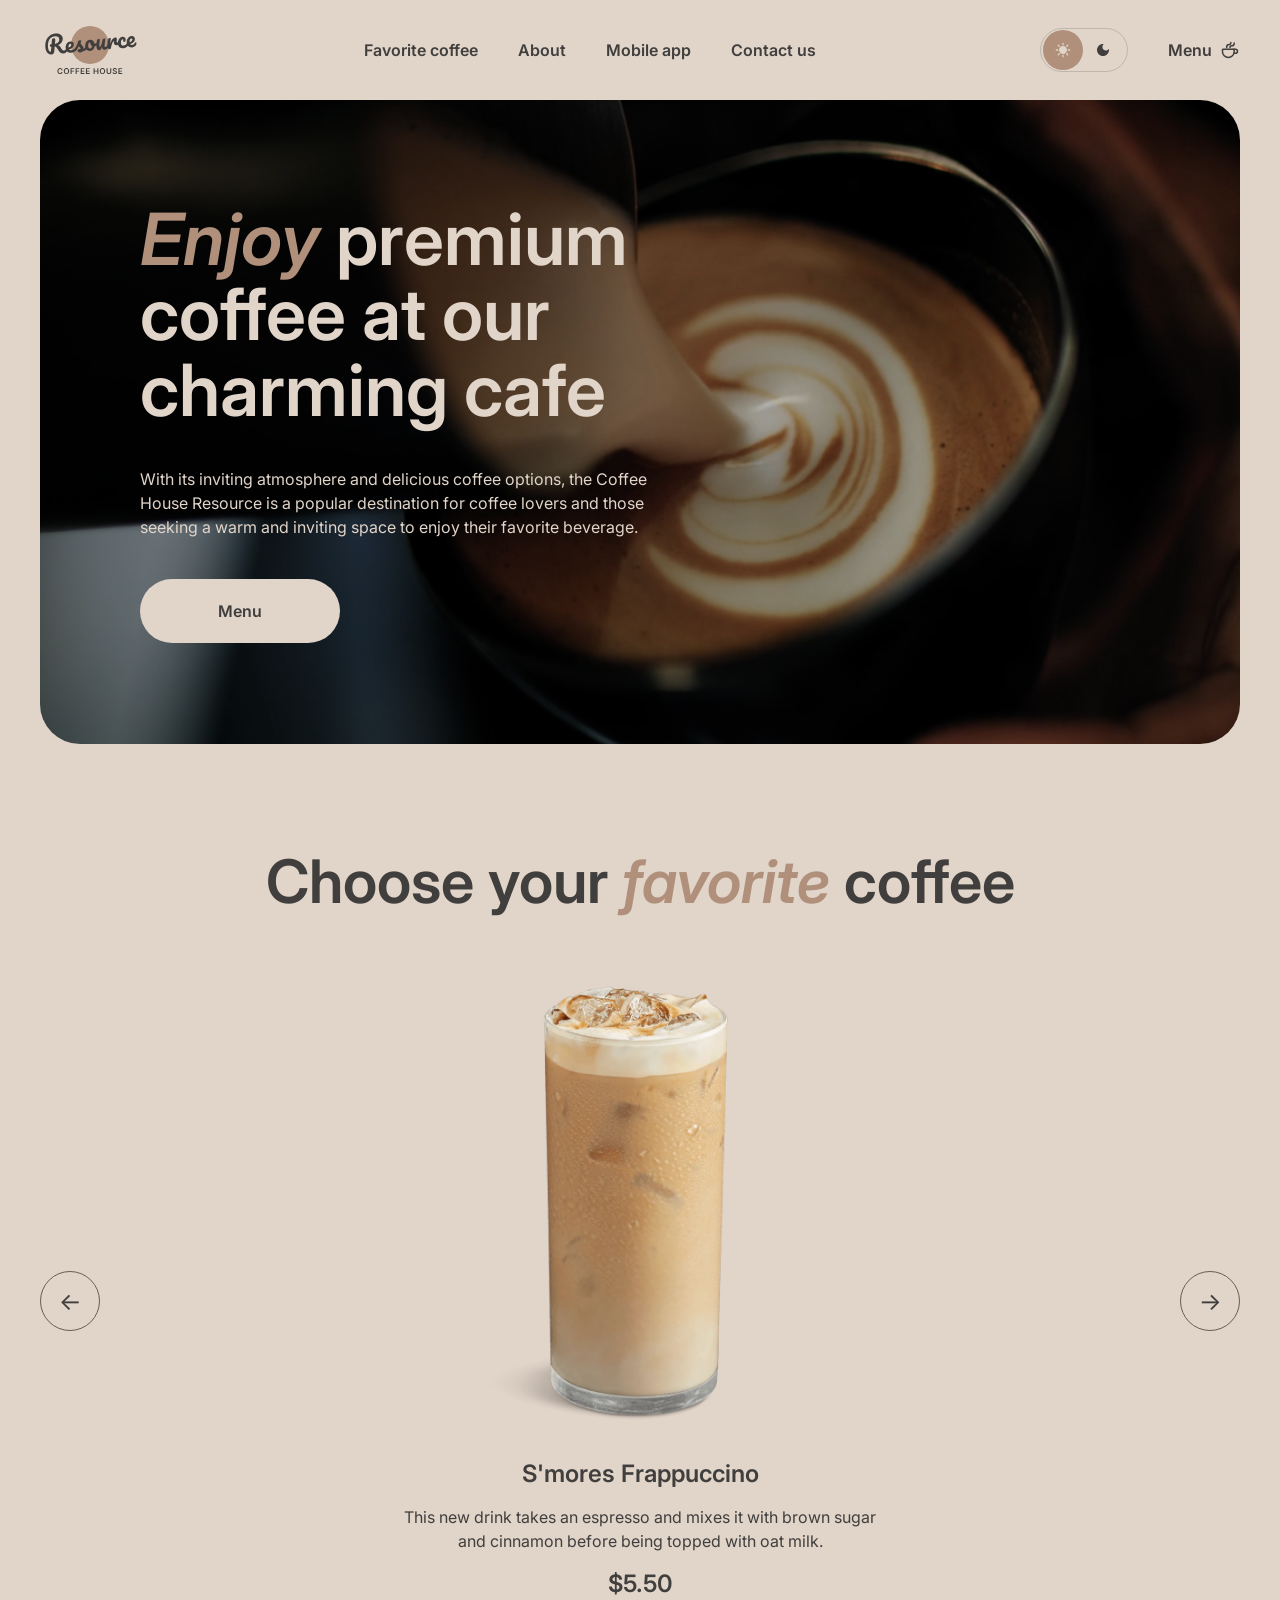
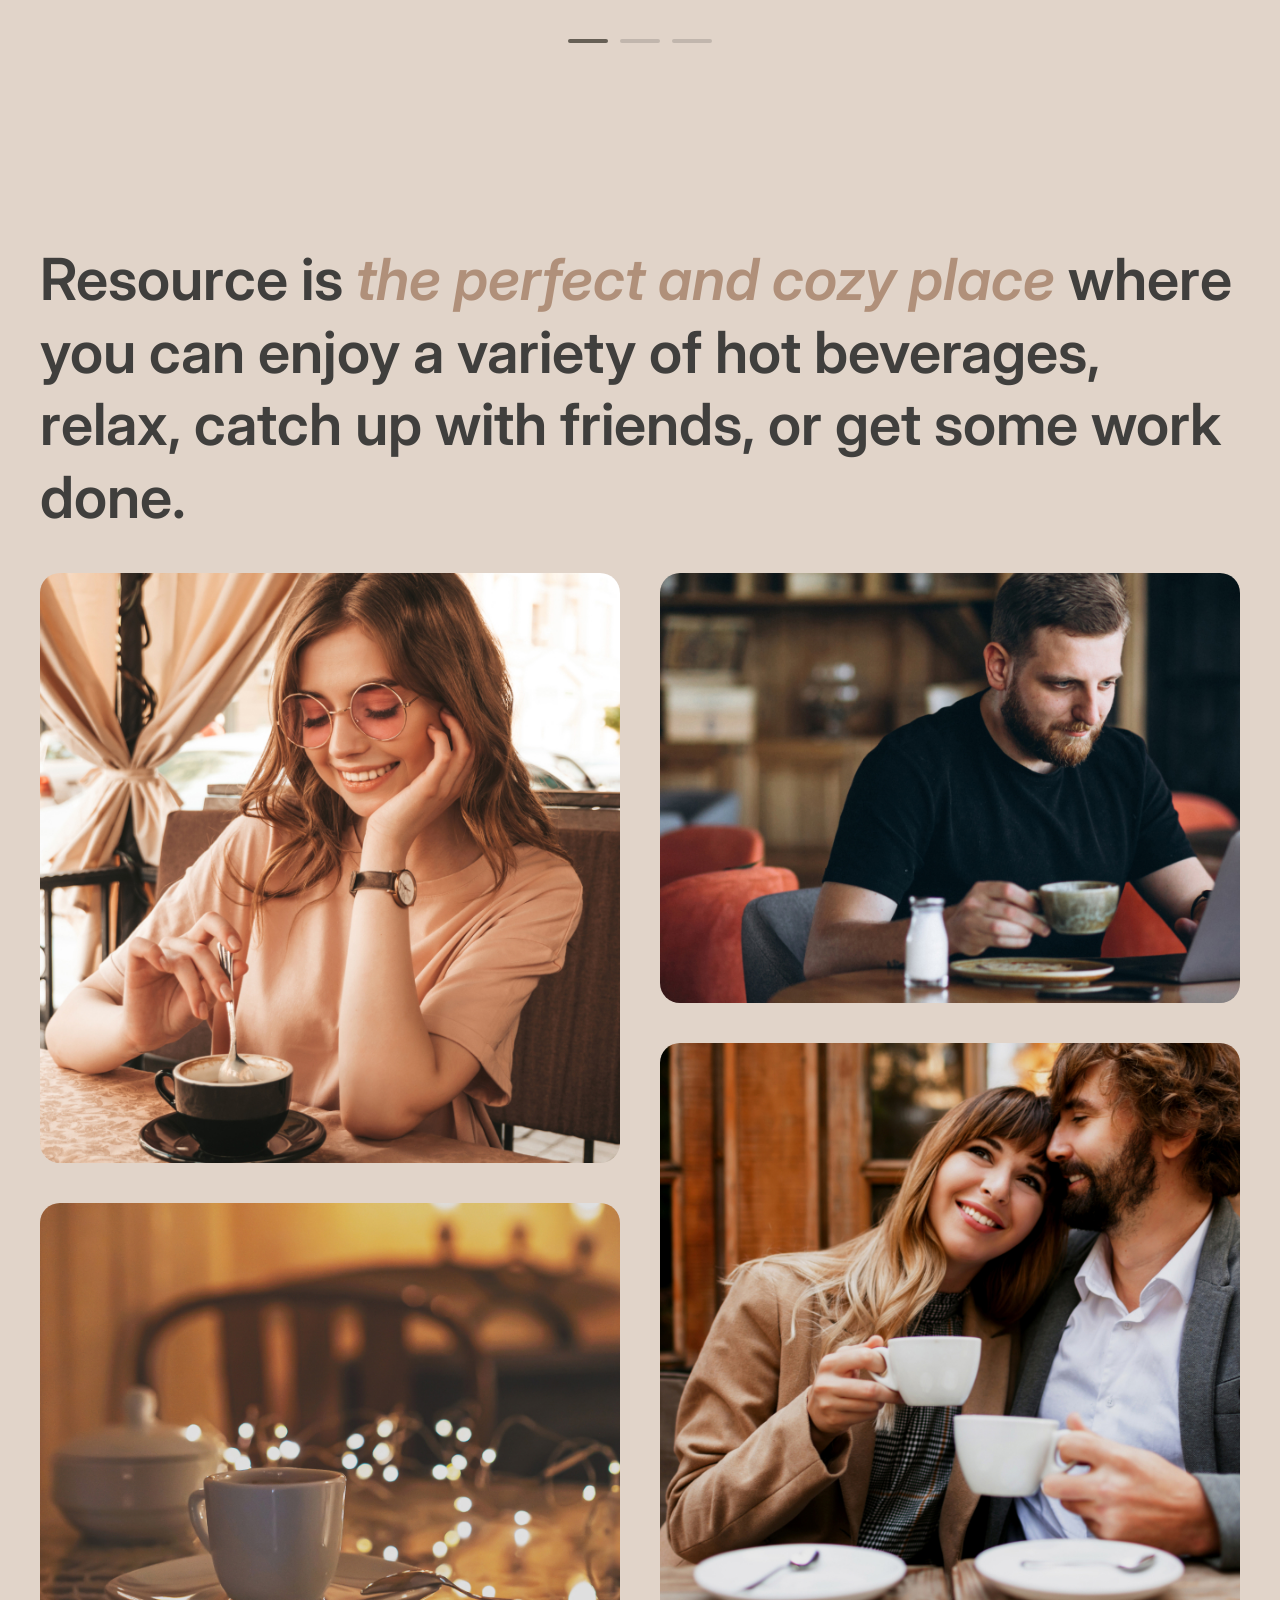
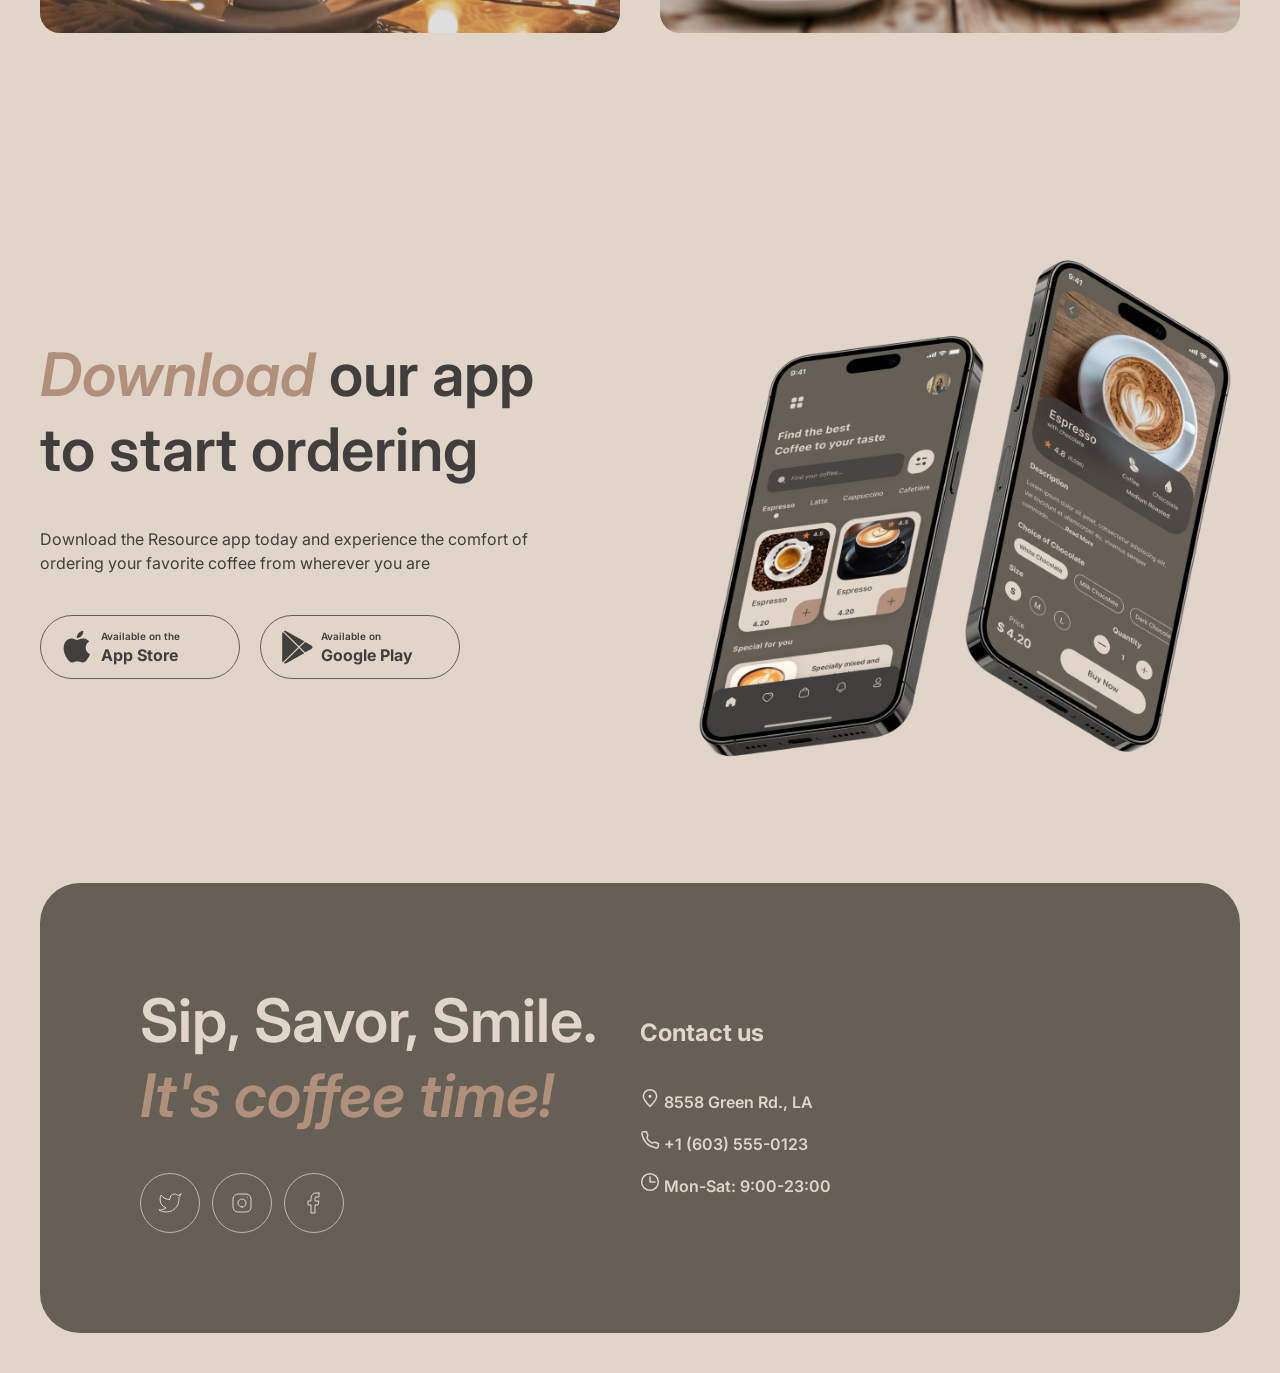
==== index.html @ cfdfc6a6 "feat: complete landing page part 1" ====
<!DOCTYPE html>
<html lang="en">
<head>
  <meta charset="UTF-8">
  <meta name="viewport" content="width=device-width, initial-scale=1.0">

  <title>Coffee House</title>
  <link rel="preconnect" href="https://fonts.googleapis.com">
<link rel="preconnect" href="https://fonts.gstatic.com" crossorigin>

<link
  href="https://fonts.googleapis.com/css2?family=Inter:ital,wght@0,400;0,600;1,600&display=swap"
  rel="stylesheet"
>

<link rel="stylesheet" href="./css/style.css">

  
</head>

<body>

  <header class="header">
  <div class="container header-container">

    <a class="logo" href="./index.html" aria-label="Coffee House home">

  <img
  class="logo-light"
  src="./assets/icons/logo.svg"
  alt="Resource Coffee House"
>

<img
  class="logo-dark"
  src="./assets/icons/logo-dark.svg"
  alt="Resource Coffee House"
>
    </a>

    <nav class="nav">
      <ul class="nav-list">
        <li><a href="#favorite-coffee">Favorite coffee</a></li>
        <li><a href="#about">About</a></li>
        <li><a href="#mobile-app">Mobile app</a></li>
        <li><a href="#contacts">Contact us</a></li>
      </ul>
    </nav>

    <div class="header-actions">

  <button class="theme-switch" type="button" aria-label="Switch theme">
    <span class="theme-option theme-option-light">
      <img src="./assets/icons/sun.svg" alt="">
    </span>

    <span class="theme-option theme-option-dark">
      <img src="./assets/icons/moon.svg" alt="">
    </span>
  </button>

  <a class="menu-link" href="./menu.html">
    <span>Menu</span>
    <img src="./assets/icons/coffee-cup.svg" alt="">
  </a>

  <button class="burger" type="button" aria-label="Open menu">
    <span></span>
    <span></span>
  </button>

</div>

  </div>
</header>

<main>

  <section class="hero container">

    <div class="hero-content">

      <h1>
        <span>Enjoy</span> premium<br>
        coffee at our<br>
        charming cafe
      </h1>

      <p>
        With its inviting atmosphere and delicious coffee options,
        the Coffee House Resource is a popular destination for coffee
        lovers and those seeking a warm and inviting space to enjoy
        their favorite beverage.
      </p>

      <a class="hero-button" href="./menu.html">
        Menu
      </a>

    </div>

  </section>
    <section class="favorite-coffee" id="favorite-coffee">
  <div class="container">

    <h2 class="section-title">
      Choose your <span>favorite</span> coffee
    </h2>

    <div class="coffee-slider">

      <button
        class="slider-arrow slider-arrow-left"
        type="button"
        aria-label="Previous coffee"
      >
        ←
      </button>

      <div class="coffee-slide">

        <img
          class="coffee-image"
          src="./assets/images/coffee-slider-1.png"
          alt="S'mores Frappuccino"
        >

        <h3>S'mores Frappuccino</h3>

        <p>
          This new drink takes an espresso and mixes it with brown
          sugar and cinnamon before being topped with oat milk.
        </p>

        <div class="coffee-price">$5.50</div>

        <div class="slider-controls">
          <span class="slider-control active"></span>
          <span class="slider-control"></span>
          <span class="slider-control"></span>
        </div>

      </div>

      <button
        class="slider-arrow slider-arrow-right"
        type="button"
        aria-label="Next coffee"
      >
        →
      </button>

    </div>

  </div>
</section>

    <section class="about" id="about">
  <div class="container">

    <h2 class="about-title">
      Resource is <span>the perfect and cozy place</span> where
      you can enjoy a variety of hot beverages, relax,
      catch up with friends, or get some work done.
    </h2>

    <div class="about-gallery">

      <div class="about-column">
        <div class="about-image about-image-big">
          <img
            src="./assets/images/about-1.jpg"
            alt="Woman enjoying coffee"
          >
        </div>

        <div class="about-image about-image-small">
          <img
            src="./assets/images/about-2.jpg"
            alt="Coffee cup"
          >
        </div>
      </div>

      <div class="about-column">
        <div class="about-image about-image-small">
          <img
            src="./assets/images/about-3.jpg"
            alt="Man drinking coffee"
          >
        </div>

        <div class="about-image about-image-big">
          <img
            src="./assets/images/about-4.jpg"
            alt="Friends enjoying coffee"
          >
        </div>
      </div>

    </div>

  </div>
</section>

    <section class="mobile-app" id="mobile-app">
  <div class="container mobile-app-container">

    <div class="mobile-app-content">

      <h2 class="mobile-app-title">
        <span>Download</span> our app<br>
        to start ordering
      </h2>

      <p class="mobile-app-text">
        Download the Resource app today and experience the comfort
        of ordering your favorite coffee from wherever you are
      </p>

      <div class="store-buttons">

        <a class="store-button" href="#" aria-label="Download on the App Store">
          <span class="store-icon">
            <img src="./assets/icons/apple.svg" alt="">
          </span>

          <span class="store-button-text">
            <small>Available on the</small>
            <strong>App Store</strong>
          </span>
        </a>

        <a class="store-button" href="#" aria-label="Get it on Google Play">
          <span class="store-icon">
            <img src="./assets/icons/play-market.svg" alt="">
          </span>

          <span class="store-button-text">
            <small>Available on</small>
            <strong>Google Play</strong>
          </span>
        </a>

      </div>

    </div>

    <div class="mobile-app-image">
      <img
        src="./assets/images/mobile-screens-4.png"
        alt="Resource Coffee House mobile application"
      >
    </div>

  </div>
</section>
  </main>

  <footer class="footer" id="contacts">
  <div class="container">

    <div class="footer-inner">

      <div class="footer-left">

        <h2 class="footer-title">
          Sip, Savor, Smile.<br>
          <span>It's coffee time!</span>
        </h2>

        <div class="socials">
          <a href="#" class="social-link" aria-label="Twitter">
            <img src="./assets/icons/twitter.svg" alt="Twitter">
          </a>
          <a href="#" class="social-link" aria-label="Instagram">
            <img src="./assets/icons/instagram.svg" alt="Instagram">
          </a>
          <a href="#" class="social-link" aria-label="Facebook">
            <img src="./assets/icons/facebook.svg" alt="Facebook">
          </a>
        </div>

      </div>

      <div class="footer-contacts">

        <h3>Contact us</h3>

        <a
          href="https://maps.google.com/?q=8558+Green+Rd+LA"
          target="_blank"
          rel="noopener noreferrer"
        >
          <img src="./assets/icons/pin-alt.svg" alt="Location"> 8558 Green Rd., LA
        </a>

        <a href="tel:+16035550123">
          <img src="./assets/icons/phone.svg" alt="Phone"> +1 (603) 555-0123
        </a>

        <p>
          <img src="./assets/icons/clock.svg" alt="Hours"> Mon-Sat: 9:00-23:00
        </p>

      </div>

    </div>

  </div>
</footer>

  <script src="./js/script.js"></script>
</body>
</html>
---- css/style.css ----
* {
  box-sizing: border-box;
}

html {
  scroll-behavior: smooth;
}

body {
  margin: 0;
  font-family: "Inter", sans-serif;
  color: #403f3d;

  background-color: #e1d4c9;
}

a {
  color: inherit;
  text-decoration: none;
}

button {
  font: inherit;
}

.container {
  width: calc(100% - 80px);
  max-width: 1360px;
  margin: 0 auto;
}


/* HEADER */

.header {
  width: 100%;
}

.header-container {
  height: 100px;

  display: flex;
  align-items: center;
  justify-content: space-between;
}

.logo {
  display: block;
  width: 100px;
}

.logo img {
  display: block;
  width: 100%;
  height: auto;
}

.nav-list {
  display: flex;
  align-items: center;
  gap: 40px;

  margin: 0;
  padding: 0;

  list-style: none;

  font-size: 16px;
  font-weight: 600;
}

.nav-list a {
  transition: opacity 0.3s;
}

.nav-list a:hover {
  opacity: 0.6;
}

.header-actions {
  display: flex;
  align-items: center;
  gap: 20px;
}

.theme-toggle {
  width: 42px;
  height: 28px;

  border: 1px solid #665f55;
  border-radius: 100px;

  background: transparent;
  color: #403f3d;

  cursor: pointer;
}

.menu-link {
  font-size: 16px;
  font-weight: 600;
}


/* HERO */

.hero {
  min-height: 644px;

  display: flex;
  align-items: center;

  padding: 100px;

  border-radius: 40px;

  background-image:
    linear-gradient(
      90deg,
      rgba(0, 0, 0, 0.45),
      rgba(0, 0, 0, 0.05)
    ),
    url("../assets/images/img-hero.jpg");

  background-size: cover;
  background-position: center;
}

.hero-content {
  max-width: 530px;
  color: #e1d4c9;
}

.hero h1 {
  margin: 0 0 40px;

  font-size: 72px;
  line-height: 1.05;
  font-weight: 600;
}

.hero h1 span {
  color: #b0907a;
  font-style: italic;
}

.hero p {
  margin: 0 0 40px;

  font-size: 16px;
  line-height: 1.5;
}

.hero-button {
  width: 200px;
  height: 64px;

  display: flex;
  align-items: center;
  justify-content: center;

  border-radius: 100px;

  background-color: #e1d4c9;
  color: #403f3d;

  font-weight: 600;
}


/* FAVORITE COFFEE */

.favorite-coffee {
  padding: 100px 0;
}

.section-title {
  margin: 0 0 40px;

  text-align: center;

  font-size: 60px;
  line-height: 1.25;
  font-weight: 600;
}

.section-title span {
  color: #b0907a;
  font-style: italic;
}

.coffee-slider {
  position: relative;

  display: flex;
  align-items: center;
  justify-content: space-between;
}

.coffee-slide {
  width: 480px;

  display: flex;
  flex-direction: column;
  align-items: center;

  text-align: center;
}

.coffee-image {
  display: block;

  width: 480px;
  height: 480px;

  object-fit: contain;

  margin-bottom: 20px;
}

.coffee-slide h3 {
  margin: 0 0 16px;

  font-size: 24px;
  line-height: 1.25;
  font-weight: 600;
}

.coffee-slide p {
  max-width: 480px;

  margin: 0 0 16px;

  font-size: 16px;
  line-height: 1.5;
}

.coffee-price {
  margin-bottom: 40px;

  font-size: 24px;
  line-height: 1.25;
  font-weight: 600;
}


/* ARROWS */

.slider-arrow {
  width: 60px;
  height: 60px;

  display: flex;
  align-items: center;
  justify-content: center;

  padding: 0;

  border: 1px solid #665f55;
  border-radius: 50%;

  background: transparent;
  color: #403f3d;

  font-size: 24px;

  cursor: pointer;

  transition:
    background-color 0.3s,
    color 0.3s;
}

.slider-arrow:hover {
  background-color: #665f55;
  color: #e1d4c9;
}


/* SLIDER INDICATORS */

.slider-controls {
  display: flex;
  gap: 12px;
}

.slider-control {
  width: 40px;
  height: 4px;

  display: block;

  border-radius: 100px;

  background-color: #c1b6ad;
}

.slider-control.active {
  background-color: #665f55;
}






/* ABOUT */

.about {
  padding: 100px 0;
}

.about-title {
  margin: 0 0 40px;

  font-size: 58px;
  line-height: 1.25;
  font-weight: 600;
}

.about-title span {
  color: #b0907a;
  font-style: italic;
}

.about-gallery {
  display: grid;
  grid-template-columns: 1fr 1fr;
  gap: 40px;
}

.about-column {
  display: flex;
  flex-direction: column;
  gap: 40px;
}

.about-image {
  overflow: hidden;
  border-radius: 20px;
}

.about-image-big {
  height: 590px;
}

.about-image-small {
  height: 430px;
}

.about-image img {
  width: 100%;
  height: 100%;

  display: block;

  object-fit: cover;

  transform: scale(1.1);
  transition: transform 0.5s ease;
}

.about-image:hover img {
  transform: scale(1);
}




/* TEMPORARY SECTIONS */



/* MOBILE APP */

.mobile-app {
  padding: 100px 0;
}

.mobile-app-container {
  display: flex;
  align-items: center;
  justify-content: space-between;
  gap: 100px;
}

.mobile-app-content {
  flex: 1;
  max-width: 630px;
}

.mobile-app-title {
  margin: 0 0 40px;

  font-size: 60px;
  line-height: 1.25;
  font-weight: 600;
}

.mobile-app-title span {
  color: #b0907a;
  font-style: italic;
}

.mobile-app-text {
  margin: 0 0 40px;

  font-size: 16px;
  line-height: 1.5;
}

.store-buttons {
  display: flex;
  gap: 20px;
}

.store-button {
  width: 200px;
  height: 64px;

  display: flex;
  align-items: center;
  gap: 8px;

  padding: 12px 20px;

  border: 1px solid #665f55;
  border-radius: 100px;

  transition:
    background-color 0.3s,
    color 0.3s;
}

.store-button:hover {
  background-color: #665f55;
  color: #e1d4c9;
}

.store-icon {
  width: 32px;

  display: flex;
  justify-content: center;

  font-size: 28px;
}

.store-button-text {
  display: flex;
  flex-direction: column;
  align-items: flex-start;
}

.store-button-text small {
  margin-bottom: 2px;

  font-size: 10px;
  line-height: 1.4;
  font-weight: 600;
}

.store-button-text strong {
  font-size: 16px;
  line-height: 1.25;
}

.mobile-app-image {
  flex: 1;

  display: flex;
  justify-content: center;
}

.mobile-app-image img {
  display: block;

  width: 100%;
  max-width: 630px;
  height: auto;
}

/* FOOTER */

.footer {
  padding: 0 0 40px;
}

.footer-inner {
  min-height: 450px;

  display: flex;
  align-items: center;

  padding: 100px;

  border-radius: 40px;

  background-color: #665f55;
  color: #e1d4c9;
}

.footer-left {
  width: 50%;
}

.footer-title {
  margin: 0 0 40px;

  font-size: 60px;
  line-height: 1.25;
  font-weight: 600;
}

.footer-title span {
  color: #b0907a;
  font-style: italic;
}


/* SOCIALS */

.socials {
  display: flex;
  gap: 12px;
}

.social-link {
  width: 60px;
  height: 60px;

  display: flex;
  align-items: center;
  justify-content: center;

  border: 1px solid #c1b6ad;
  border-radius: 50%;

  font-size: 20px;

  transition:
    background-color 0.3s,
    color 0.3s;
}

.social-link:hover {
  background-color: #e1d4c9;
  color: #403f3d;
}


/* CONTACTS */

.footer-contacts {
  display: flex;
  flex-direction: column;
  align-items: flex-start;

  gap: 16px;
}

.footer-contacts h3 {
  margin: 0 0 24px;

  font-size: 24px;
  line-height: 1.25;
}

.footer-contacts a,
.footer-contacts p {
  margin: 0;

  font-size: 16px;
  line-height: 1.5;
  font-weight: 600;
}

/* HEADER ICONS */

.logo {
  display: block;
  width: 100px;
  height: 60px;
}

.logo img {
  display: block;
  width: 100%;
  height: 100%;
}

.header-actions {
  display: flex;
  align-items: center;
  gap: 40px;
}

.theme-switch {
  box-sizing: border-box;
  width: 88px;
  height: 44px;
  padding: 2px;

  display: flex;
  align-items: center;
  gap: 0;

  border: 1px solid #c1b6ad;
  border-radius: 100px;

  background: transparent;
  cursor: pointer;
}
.theme-option {
  box-sizing: border-box;
  width: 40px;
  height: 40px;
  flex: 0 0 40px;

  display: flex;
  align-items: center;
  justify-content: center;

  border-radius: 50%;
  background: transparent;
}



.theme-option img {
  display: block;
  width: 24px;
  height: 24px;
}

.header-actions {
  display: flex;
  align-items: center;
  gap: 40px;
}

.menu-link {
  display: flex;
  align-items: center;
  gap: 8px;

  font-size: 16px;
  line-height: 24px;
  font-weight: 600;
}

.menu-link img {
  display: block;
  width: 20px;
  height: 20px;
}
.burger {
  display: none;
}

/* =========================
   TABLET — 768px
   ========================= */

@media (max-width: 768px) {

  /* GENERAL */

  .container {
    width: calc(100% - 80px);
    max-width: none;
  }


  /* HEADER */

  .header-container {
    height: 100px;
  }

  .nav-list {
    display: none;
  }

  .menu-link {
    display: none;
  }

  .header-actions {
    gap: 20px;
  }

  /* Пока theme switch оставляем.
     Burger добавим следующим шагом. */


  /* HERO */

  .hero {
    min-height: 644px;
    padding: 100px 60px;

    background-position: center;
  }

  .hero-content {
    max-width: 530px;
  }

  .hero h1 {
    font-size: 72px;
    line-height: 1.05;
  }


  /* FAVORITE COFFEE */

  .favorite-coffee {
    padding: 100px 0;
  }

  .section-title {
    font-size: 60px;
    line-height: 1.25;
  }

  .coffee-slide {
    width: 480px;
  }

  .coffee-image {
    width: 480px;
    height: 480px;
  }


  /* ABOUT */

 /* ABOUT */

.about {
  padding: 100px 0;
}

.about-title {
  margin-bottom: 40px;

  font-size: 32px;
  line-height: 1.25;
}

.about-gallery {
  display: block;
}

.about-image-small {
  display: none;
}

.about-image-big {
  width: 100%;
  height: 590px;
  margin-bottom: 40px;
}

.about-image img {
  width: 100%;
  height: 100%;

  object-fit: cover;
  transform: scale(1.1);
}

  /* На tablet в макете остаются
     только две большие фотографии */

  .about-image-small {
    display: none;
  }

  .about-image-big {
    height: 590px;
    margin-bottom: 40px;
  }

  .about-image img {
    transform: scale(1.05);
  }



  /* MOBILE APP */

.mobile-app {
  padding: 60px 0 100px;
}

.mobile-app-container {
  flex-direction: column;
  gap: 40px;
}

.mobile-app-content {
  width: 100%;
}

.mobile-app-title {
  margin-bottom: 40px;

  font-size: 32px;
  line-height: 1.25;
}

.mobile-app-text {
  margin-bottom: 40px;

  font-size: 16px;
  line-height: 1.5;
}

.store-buttons {
  flex-direction: column;
  align-items: flex-start;
  gap: 20px;
}

.store-button {
  width: 200px;
  height: 64px;
}

.mobile-app-image {
  width: 100%;
}

.mobile-app-image img {
  width: 100%;
  max-width: 348px;
  height: auto;
}
  /* FOOTER */

  .footer-inner {
    min-height: 736px;

    flex-direction: column;
    align-items: flex-start;
    justify-content: center;

    padding: 100px 60px;

    gap: 100px;
  }

  .footer-left {
    width: 100%;
  }

  .footer-title {
    font-size: 60px;
    line-height: 1.25;
  }

  .footer-contacts {
    width: 100%;
  }




  .burger {
  width: 44px;
  height: 44px;

  display: flex;
  flex-direction: column;
  align-items: center;
  justify-content: center;
  gap: 6px;

  padding: 0;

  border: 1px solid #665f55;
  border-radius: 50%;

  background: transparent;
  cursor: pointer;
}

.burger span {
  width: 16px;
  height: 1.5px;
  background-color: #403f3d;
}

/* =========================
   MOBILE — 380px
   ========================= */

@media (max-width: 380px) {

  /* GENERAL */

  .container {
    width: calc(100% - 32px);
  }


  /* HEADER */

  .header-container {
    height: 100px;
  }

  .header-actions {
    gap: 8px;
  }

  .theme-switch {
    width: 88px;
    height: 44px;
  }

  .burger {
    width: 44px;
    height: 44px;
  }


  /* HERO */

  .hero {
    min-height: 552px;

    padding: 60px 16px;

    border-radius: 40px;

    background-position: center;
  }

  .hero-content {
    width: 100%;
    max-width: 316px;
  }

  .hero h1 {
    margin-bottom: 40px;

    font-size: 42px;
    line-height: 1.15;
  }

  .hero p {
    margin-bottom: 40px;

    font-size: 16px;
    line-height: 1.5;
  }

  .hero-button {
    width: 200px;
    height: 64px;
  }

/* FAVORITE COFFEE */

.favorite-coffee {
  padding: 100px 0;
}

.section-title {
  margin-bottom: 40px;

  font-size: 32px;
  line-height: 1.25;
}

.coffee-slider {
  justify-content: center;
}

.slider-arrow {
  display: none;
}

.coffee-slide {
  width: 100%;
  max-width: 348px;
}

.coffee-image {
  width: 100%;
  max-width: 348px;
  height: auto;

  margin-bottom: 20px;
}

.coffee-slide p {
  width: 100%;
  max-width: 348px;
}

.coffee-price {
  margin-bottom: 40px;
}


/* FOOTER */

.footer {
  padding: 0 0 40px;
}

.footer-inner {
  min-height: auto;

  padding: 60px 16px;

  flex-direction: column;
  align-items: flex-start;
  justify-content: flex-start;

  gap: 40px;

  border-radius: 40px;
}

.footer-left {
  width: 100%;
}

.footer-title {
  margin-bottom: 40px;

  font-size: 32px;
  line-height: 1.25;
}

.socials {
  gap: 12px;
}

.social-link {
  width: 60px;
  height: 60px;
}

.footer-contacts {
  width: 100%;
  gap: 16px;
}

.footer-contacts h3 {
  margin-bottom: 24px;

  font-size: 24px;
  line-height: 1.25;
}

.footer-contacts a,
.footer-contacts p {
  font-size: 16px;
  line-height: 1.5;
}
}
}














/* =========================
   MENU PAGE
   ========================= */

.menu {
  padding: 20px 0 100px;
}

.menu-title {
  max-width: 800px;
  margin: 0 auto 40px;

  text-align: center;

  font-size: 60px;
  line-height: 1.25;
  font-weight: 600;
}

.menu-title span {
  color: #b0907a;
  font-style: italic;
}


/* MENU TABS */

.menu-tabs {
  display: flex;
  justify-content: center;
  gap: 16px;

  margin-bottom: 40px;
}

.menu-tab {
  min-height: 46px;

  display: flex;
  align-items: center;
  gap: 8px;

  padding: 8px 16px 8px 8px;

  border: 1px solid #c1b6ad;
  border-radius: 100px;

  background: transparent;
  color: #403f3d;

  font-weight: 600;

  cursor: pointer;
}

.tab-icon {
  width: 30px;
  height: 30px;

  display: flex;
  align-items: center;
  justify-content: center;

  border-radius: 50%;

  background-color: #c1b6ad;
}

.menu-tab.active {
  background-color: #665f55;
  color: #e1d4c9;
  border-color: #665f55;
}

.menu-tab.active .tab-icon {
  background-color: #e1d4c9;
}


/* PRODUCT GRID */

.menu-grid {
  display: grid;
  grid-template-columns: repeat(4, 1fr);
  gap: 40px;
}

.product-card {
  min-height: 506px;

  display: flex;
  flex-direction: column;

  overflow: hidden;

  border: 1px solid #c1b6ad;
  border-radius: 40px;
}

.product-image {
  height: 310px;

  overflow: hidden;

  border-radius: 40px;
}

.product-image img {
  width: 100%;
  height: 100%;

  display: block;

  object-fit: cover;

  transform: scale(1.1);

  transition: transform 0.5s ease;
}

.product-card:hover .product-image img {
  transform: scale(1);
}


/* PRODUCT TEXT */

.product-content {
  flex: 1;

  display: flex;
  flex-direction: column;

  padding: 20px;
}

.product-content h2 {
  margin: 0 0 12px;

  font-size: 24px;
  line-height: 1.25;
  font-weight: 600;
}

.product-content p {
  margin: 0 0 12px;

  font-size: 16px;
  line-height: 1.5;
}

.product-content strong {
  margin-top: auto;

  font-size: 24px;
  line-height: 1.25;
  font-weight: 600;
}


/* MENU TABLET — 768px */

@media (max-width: 768px) {

  .menu-title {
    max-width: 688px;
    margin: 0 auto 40px;

    font-size: 60px;
    line-height: 1.25;
  }

  .menu-grid {
    display: grid;
    grid-template-columns: repeat(2, 310px);
    justify-content: center;
    gap: 40px;
  }

  .product-card {
    width: 310px;
    min-height: 506px;
  }

  .product-image {
    width: 310px;
    height: 310px;
  }
}

.menu-footer {
  margin-top: 100px;
}

@media (max-width: 380px) {

  .container {
    width: calc(100% - 32px);
  }

  .menu-title {
    max-width: 348px;
    font-size: 32px;
    line-height: 1.25;
    text-align: center;
  }

  .menu-grid {
    display: grid;
    grid-template-columns: 310px;
    justify-content: center;
    gap: 40px;
  }

  .product-card {
    width: 310px;
  }

  .product-image {
    width: 310px;
    height: 310px;
  }
}


/* =========================
   DARK THEME
   ========================= */

body.dark-theme {
  background-color: #403f3d;
  color: #e1d4c9;
}

body.dark-theme .theme-switch {
  border-color: #c1b6ad;
}

body.dark-theme .burger {
  border-color: #c1b6ad;
}

body.dark-theme .burger span {
  background-color: #e1d4c9;
}

body.dark-theme .menu-link-active {
  border-color: #e1d4c9;
}

body.dark-theme .slider-arrow {
  border-color: #c1b6ad;
  color: #e1d4c9;
}

body.dark-theme .store-button {
  border-color: #c1b6ad;
}

body.dark-theme .product-card {
  border-color: #665f55;
}

body.dark-theme .menu-tab {
  color: #e1d4c9;
}

body.dark-theme .menu-tab.active {
  background-color: #e1d4c9;
  color: #403f3d;
}
/* LIGHT THEME */
.theme-option-light {
  background-color: #c1b6ad;
}

.theme-option-dark {
  background-color: transparent;
}

/* DARK THEME */
body.dark-theme .theme-option-light {
  background-color: transparent;
}

body.dark-theme .theme-option-dark {
  background-color: #b0907a;
}

/* THEME SWITCH */

.theme-switch {
  width: 88px;
  height: 44px;
  padding: 2px;

  display: flex;
  align-items: center;

  border: 1px solid #c1b6ad;
  border-radius: 100px;

  background: transparent;
}

.theme-option {
  width: 40px;
  height: 40px;

  display: flex;
  align-items: center;
  justify-content: center;

  border-radius: 50%;
  background: transparent;

  transition: background-color 0.3s;
}

/* LIGHT */
.theme-option-light {
  background-color: #b0907a;
}

.theme-option-dark {
  background-color: transparent;
}

/* DARK */
body.dark-theme .theme-option-light {
  background-color: transparent;
}

body.dark-theme .theme-option-dark {
  background-color: #b0907a;
}

/* FIX LOGO */

.header .logo {
  width: 100px;
  height: 60px;
  flex: 0 0 100px;
}

.header .logo img {
  display: block;
  width: 100px;
  height: 60px;
  object-fit: contain;
}


/* LOGO THEME SWITCH */

.logo img.logo-light {
  display: block;
}

.logo img.logo-dark {
  display: none;
}

body.dark-theme .logo img.logo-light {
  display: none;
}

body.dark-theme .logo img.logo-dark {
  display: block;
}
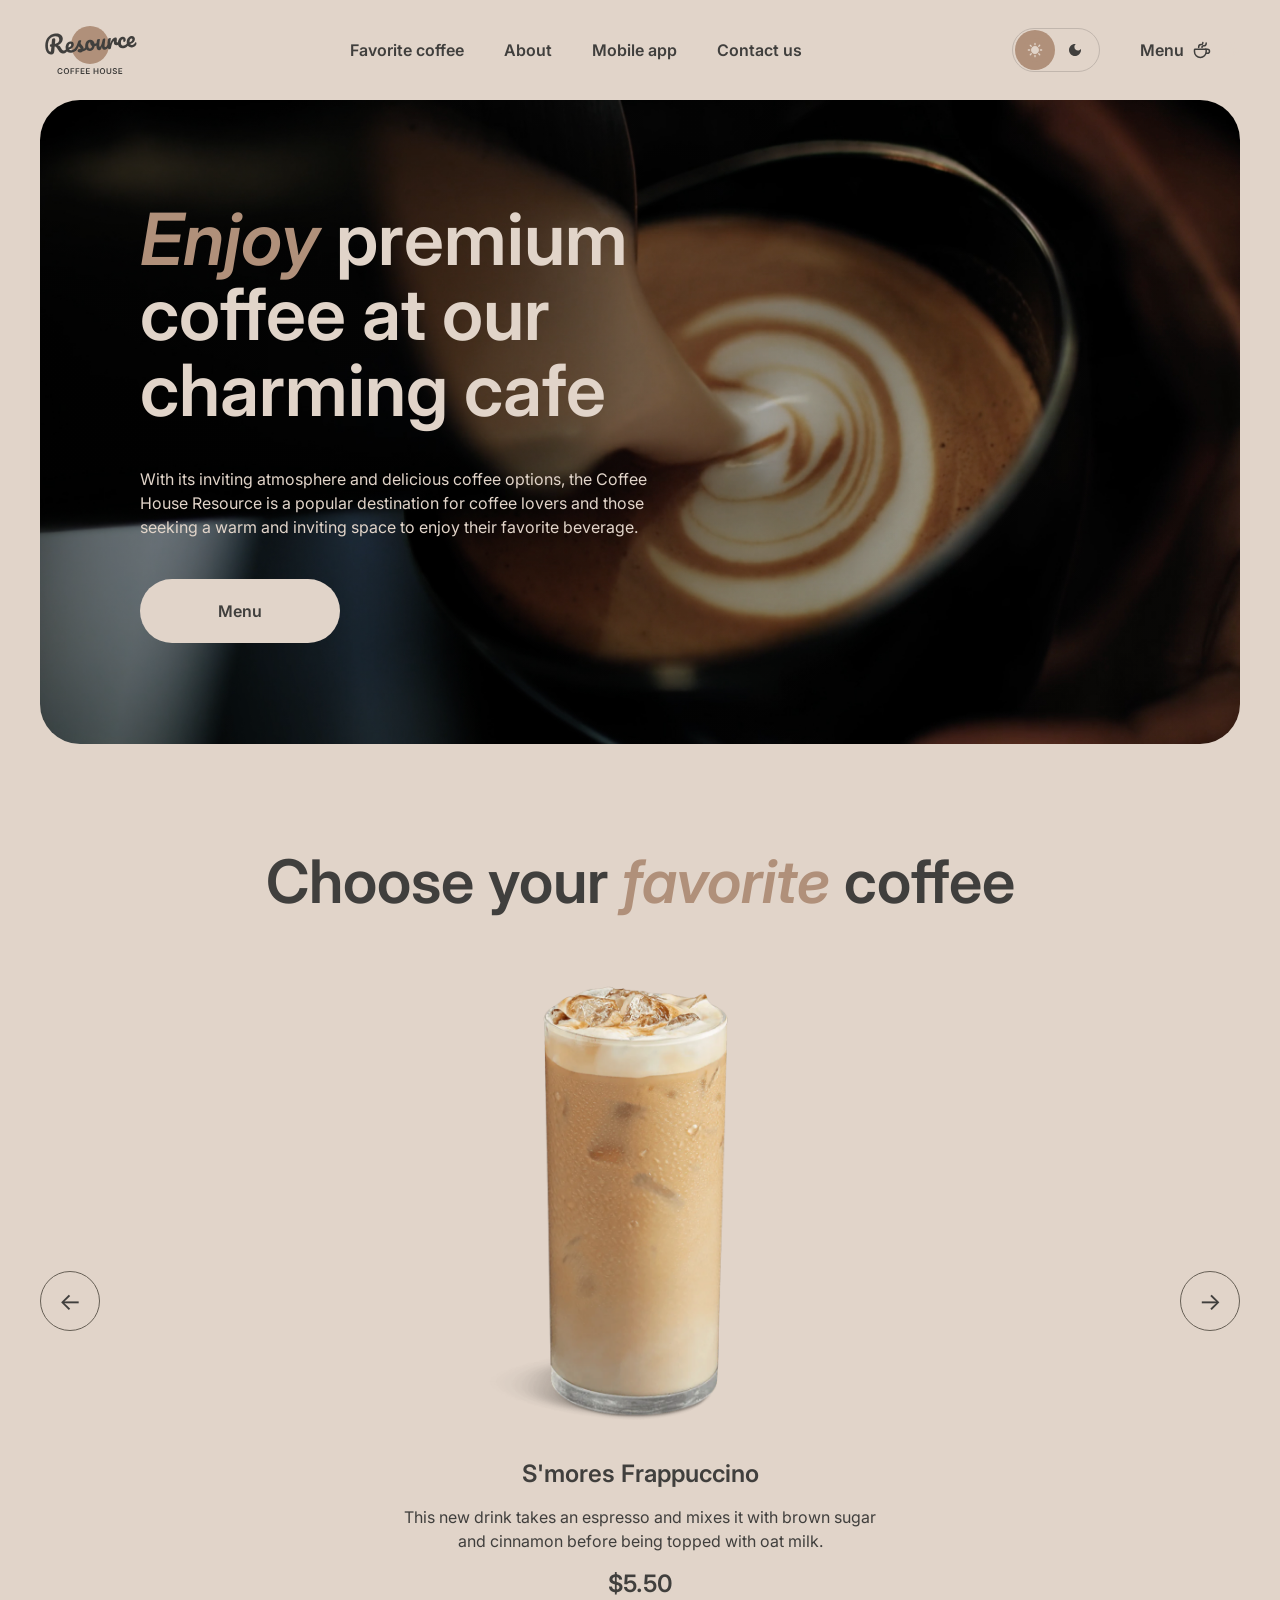
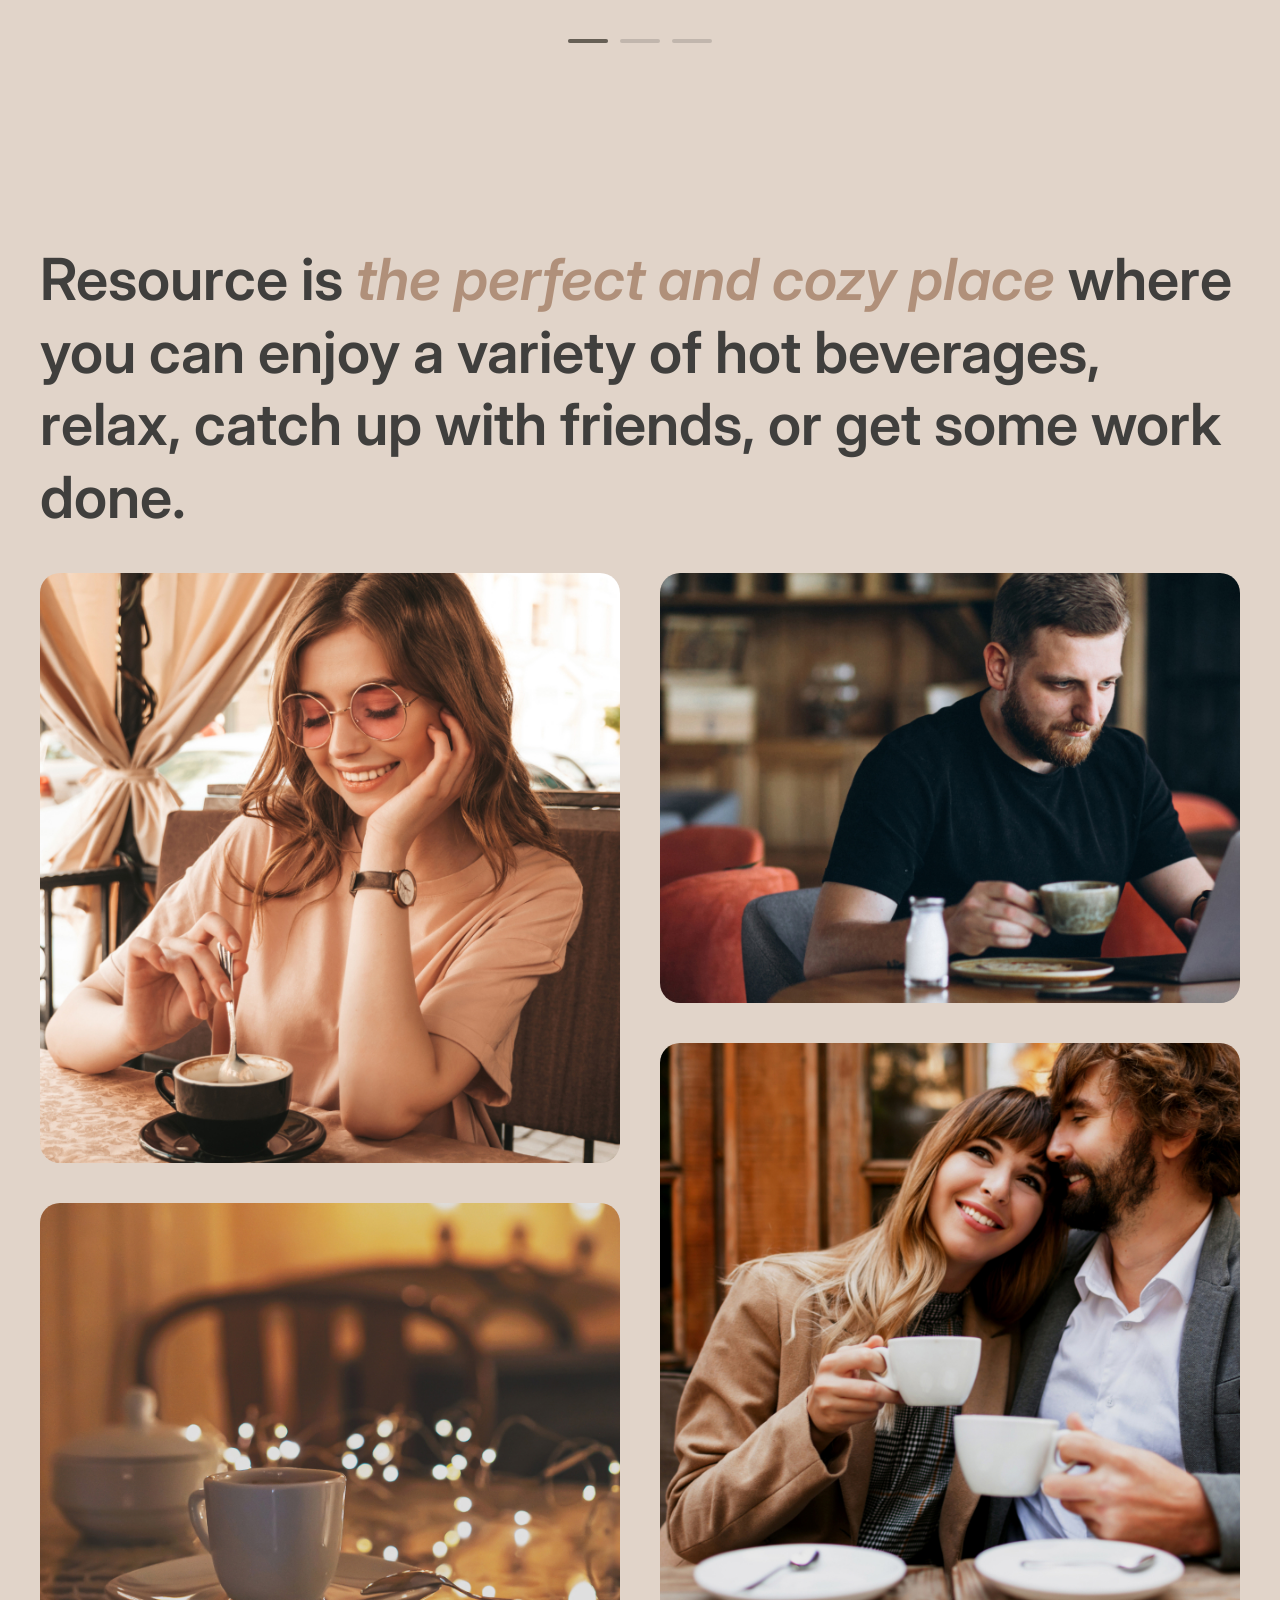
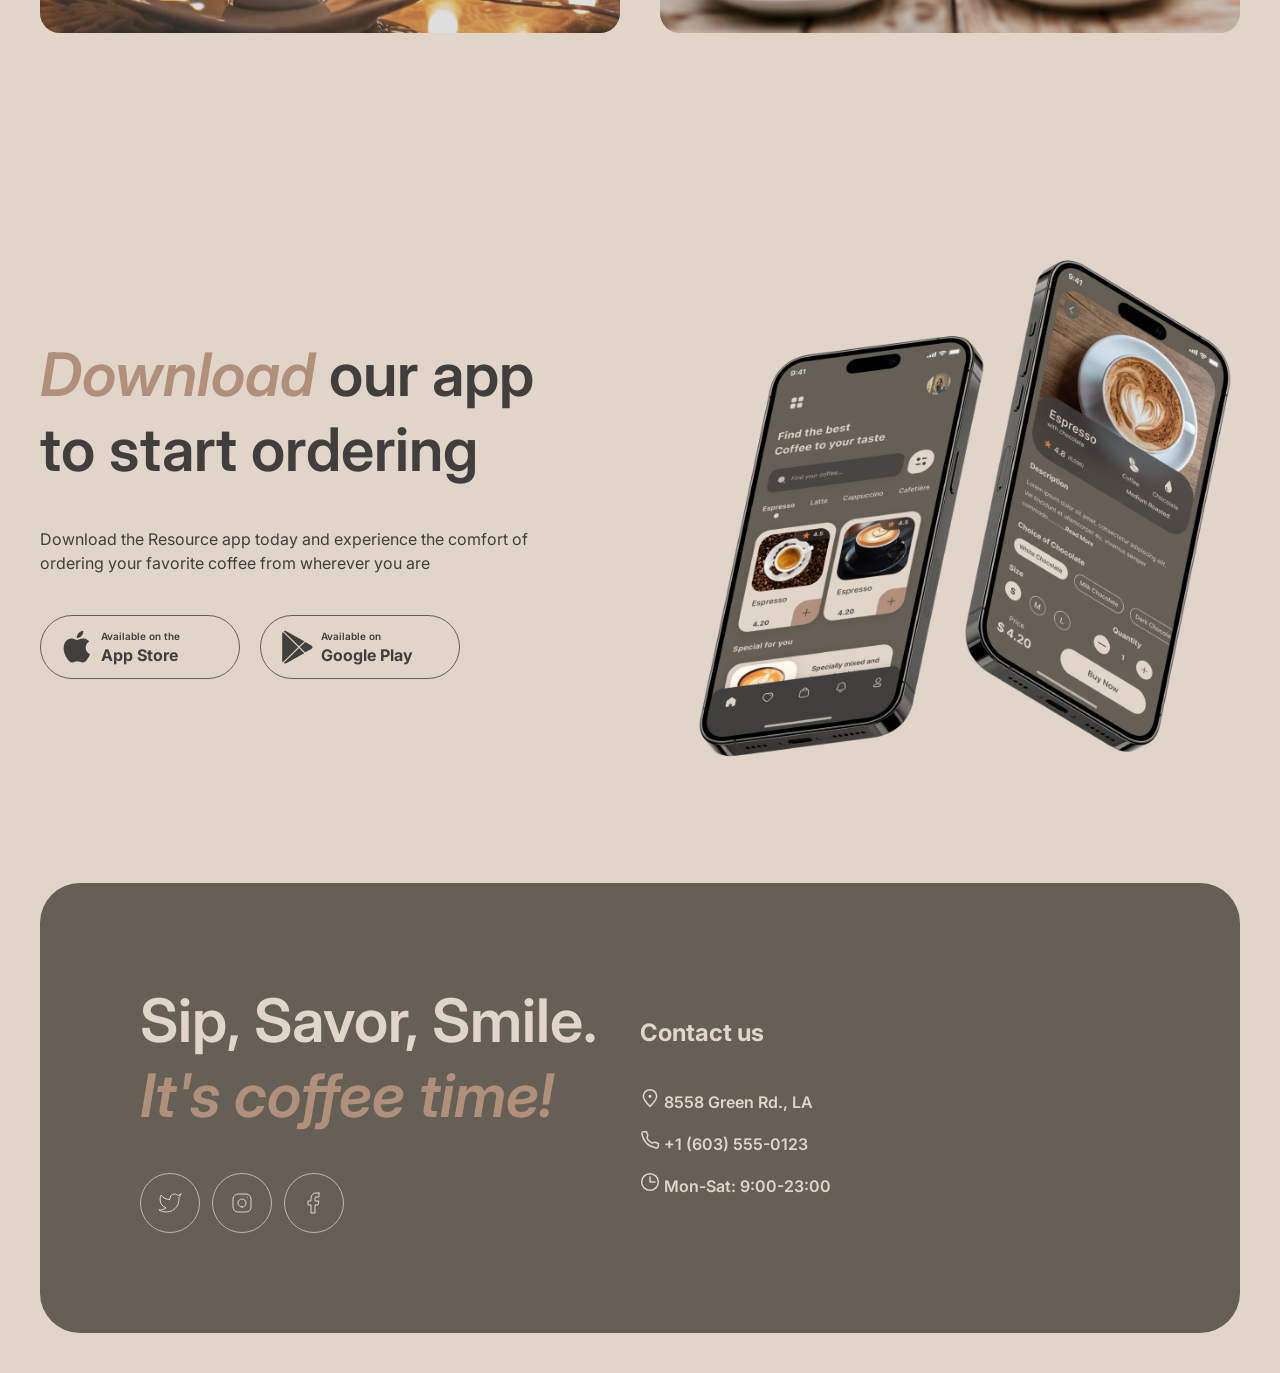
==== commit 61b5beed: "feat: complete coffee house interactions and dark theme" ====
--- a/index.html
+++ b/index.html
@@ -59,10 +59,21 @@
     </span>
   </button>
 
-  <a class="menu-link" href="./menu.html">
-    <span>Menu</span>
-    <img src="./assets/icons/coffee-cup.svg" alt="">
-  </a>
+  <a href="./menu.html" class="menu-link">
+  <span>Menu</span>
+
+  <img
+    class="menu-icon menu-icon-light"
+    src="./assets/icons/coffee-cup.svg"
+    alt=""
+  >
+
+  <img
+    class="menu-icon menu-icon-dark"
+    src="./assets/icons/coffee-cup-white.svg"
+    alt=""
+  >
+</a>
 
   <button class="burger" type="button" aria-label="Open menu">
     <span></span>
@@ -220,10 +231,19 @@
 
       <div class="store-buttons">
 
-        <a class="store-button" href="#" aria-label="Download on the App Store">
+        <a class="store-button" href="https://www.apple.com/app-store/" aria-label="Download on the App Store">
           <span class="store-icon">
-            <img src="./assets/icons/apple.svg" alt="">
-          </span>
+  <img
+    class="store-icon-light"
+    src="./assets/icons/apple.svg"
+    alt=""
+  >
+  <img
+    class="store-icon-dark"
+    src="./assets/icons/apple-dark.svg"
+    alt=""
+  >
+</span>
 
           <span class="store-button-text">
             <small>Available on the</small>
@@ -231,10 +251,19 @@
           </span>
         </a>
 
-        <a class="store-button" href="#" aria-label="Get it on Google Play">
+        <a class="store-button" href="https://play.google.com/store" aria-label="Get it on Google Play">
           <span class="store-icon">
-            <img src="./assets/icons/play-market.svg" alt="">
-          </span>
+  <img
+    class="store-icon-light"
+    src="./assets/icons/play-market.svg"
+    alt=""
+  >
+  <img
+    class="store-icon-dark"
+    src="./assets/icons/play-market-dark.svg"
+    alt=""
+  >
+</span>
 
           <span class="store-button-text">
             <small>Available on</small>
@@ -270,13 +299,13 @@
         </h2>
 
         <div class="socials">
-          <a href="#" class="social-link" aria-label="Twitter">
+          <a href="https://x.com/" class="social-link" aria-label="Twitter">
             <img src="./assets/icons/twitter.svg" alt="Twitter">
           </a>
-          <a href="#" class="social-link" aria-label="Instagram">
+          <a href="https://www.instagram.com/" class="social-link" aria-label="Instagram">
             <img src="./assets/icons/instagram.svg" alt="Instagram">
           </a>
-          <a href="#" class="social-link" aria-label="Facebook">
+          <a href="https://www.facebook.com/" class="social-link" aria-label="Facebook">
             <img src="./assets/icons/facebook.svg" alt="Facebook">
           </a>
         </div>
--- a/css/style.css
+++ b/css/style.css
@@ -97,8 +97,14 @@
 }
 
 .menu-link {
-  font-size: 16px;
-  font-weight: 600;
+  display: flex;
+  align-items: center;
+  gap: 8px;
+}
+.menu-icon {
+  width: 20px;
+  height: 20px;
+  flex-shrink: 0;
 }
 
 
@@ -1451,3 +1457,621 @@
   display: block;
 }
 
+/* =========================
+   BURGER MENU
+   ========================= */
+
+@media (max-width: 768px) {
+  .nav {
+    position: fixed;
+    top: 100px;
+    left: 0;
+
+    width: 100%;
+    height: calc(100vh - 100px);
+
+    display: flex;
+    justify-content: center;
+
+    padding-top: 60px;
+
+    background-color: #e1d4c9;
+
+    transform: translateX(100%);
+    transition: transform 0.5s ease;
+
+    z-index: 100;
+  }
+
+  .nav.active {
+    transform: translateX(0);
+  }
+
+  .nav-list {
+    display: flex;
+    flex-direction: column;
+    align-items: center;
+    gap: 60px;
+
+    font-size: 32px;
+    line-height: 1.25;
+  }
+
+  body.menu-open {
+    overflow: hidden;
+  }
+
+  .burger {
+    position: relative;
+    z-index: 101;
+  }
+
+  .burger span {
+    transition:
+      transform 0.3s ease,
+      opacity 0.3s ease;
+  }
+
+  .burger.active span:first-child {
+    transform: translateY(3.75px) rotate(45deg);
+  }
+
+  .burger.active span:last-child {
+    transform: translateY(-3.75px) rotate(-45deg);
+  }
+
+  body.dark-theme .nav {
+    background-color: #403f3d;
+  }
+}
+
+/* =========================
+   SLIDER PROGRESS
+   ========================= */
+
+.slider-control {
+  position: relative;
+  overflow: hidden;
+  background-color: #c1b6ad;
+}
+
+.slider-control::after {
+  content: "";
+
+  position: absolute;
+  top: 0;
+  left: 0;
+
+  width: 0;
+  height: 100%;
+
+  background-color: #665f55;
+}
+
+.slider-control.active {
+  background-color: #c1b6ad;
+}
+
+.slider-control.active::after {
+  animation: slider-progress 5s linear forwards;
+}
+
+@keyframes slider-progress {
+  from {
+    width: 0;
+  }
+
+  to {
+    width: 100%;
+  }
+}
+
+/* Pause progress when hovering */
+
+.coffee-slide:hover .slider-control.active::after {
+  animation-play-state: paused;
+}
+
+/* Show more button */
+
+.refresh-button {
+  display: none;
+}
+
+@media (max-width: 768px) {
+  .refresh-button {
+    width: 60px;
+    height: 60px;
+    margin: 40px auto 0;
+
+    display: flex;
+    align-items: center;
+    justify-content: center;
+
+    border: 1px solid #665f55;
+    border-radius: 50%;
+    background: transparent;
+
+    font-size: 28px;
+    color: #403f3d;
+    cursor: pointer;
+  }
+}
+@media (max-width: 768px) {
+  .product-card:nth-child(n + 5) {
+    display: none;
+  }
+
+  .menu-grid.show-all .product-card {
+    display: flex;
+  }
+}
+/* =========================
+   PRODUCT MODAL
+   ========================= */
+
+.modal-overlay {
+  position: fixed;
+  inset: 0;
+  z-index: 1000;
+
+  display: none;
+  align-items: center;
+  justify-content: center;
+
+  padding: 20px;
+  background: rgba(64, 63, 61, 0.8);
+}
+
+.modal-overlay.active {
+  display: flex;
+}
+
+.product-modal {
+  position: relative;
+  display: flex;
+  gap: 20px;
+
+  width: 100%;
+  max-width: 800px;
+  padding: 16px;
+
+  background: #e1d4c9;
+  border-radius: 40px;
+}
+
+.modal-image {
+  flex: 0 0 310px;
+  height: 310px;
+}
+
+.modal-image img {
+  width: 100%;
+  height: 100%;
+  object-fit: cover;
+  display: block;
+  border-radius: 40px;
+}
+
+.modal-content {
+  flex: 1;
+  padding: 16px 16px 16px 0;
+}
+
+.modal-title {
+  margin: 0 0 12px;
+  font-size: 24px;
+}
+
+.modal-description {
+  margin-bottom: 20px;
+}
+
+.modal-price {
+  font-size: 24px;
+}
+
+.modal-close {
+  position: absolute;
+  top: 15px;
+  right: 20px;
+
+  border: none;
+  background: transparent;
+  font-size: 30px;
+  cursor: pointer;
+}
+
+/* Dark theme */
+
+body.dark-theme .product-modal {
+  background: #403f3d;
+  color: #e1d4c9;
+}
+
+/* Mobile */
+
+@media (max-width: 600px) {
+  .modal-overlay {
+    padding: 19px;
+  }
+
+  .product-modal {
+    width: 100%;
+    max-width: 342px;
+    padding: 16px;
+    box-sizing: border-box;
+    border-radius: 40px;
+  }
+
+  .modal-image {
+    display: none;
+  }
+
+  .modal-content {
+    width: 100%;
+    min-width: 0;
+    padding: 0;
+  }
+
+  .size-options,
+  .additive-options {
+    display: flex;
+    flex-wrap: wrap;
+    gap: 8px;
+  }
+
+  .size-option,
+  .additive-option {
+    white-space: nowrap;
+  }
+
+  .modal-total {
+    width: 100%;
+  }
+
+  .modal-info {
+    width: 100%;
+  }
+
+  .modal-close-button {
+    width: 100%;
+  }
+}
+/* MODAL SIZE */
+
+.modal-size {
+  margin-top: 20px;
+}
+
+.modal-option-title {
+  margin: 0 0 8px;
+  font-size: 16px;
+}
+
+.size-options {
+  display: flex;
+  flex-wrap: nowrap;
+  gap: 8px;
+}
+
+.size-option {
+  display: flex;
+  align-items: center;
+  gap: 8px;
+
+  padding: 8px 12px 8px 8px;
+
+  border: 1px solid #c1b6ad;
+  border-radius: 100px;
+  background: transparent;
+
+  font: inherit;
+  font-weight: 600;
+  color: #403f3d;
+
+  cursor: pointer;
+}
+
+.size-option span {
+  width: 30px;
+  height: 30px;
+
+  display: flex;
+  align-items: center;
+  justify-content: center;
+
+  border-radius: 50%;
+  background: #c1b6ad;
+}
+
+.size-option.active {
+  background: #665f55;
+  color: #e1d4c9;
+  border-color: #665f55;
+}
+
+.size-option.active span {
+  background: #e1d4c9;
+  color: #403f3d;
+}
+
+body.dark-theme .size-option {
+  color: #e1d4c9;
+}
+
+/* MODAL ADDITIVES */
+
+.modal-additives {
+  margin-top: 20px;
+}
+
+.additive-options {
+  display: flex;
+  flex-wrap: nowrap;
+  gap: 8px;
+}
+
+.additive-option {
+  display: flex;
+  align-items: center;
+  gap: 8px;
+
+  padding: 8px 12px 8px 8px;
+
+  border: 1px solid #c1b6ad;
+  border-radius: 100px;
+  background: transparent;
+
+  font: inherit;
+  font-weight: 600;
+  color: #403f3d;
+
+  cursor: pointer;
+}
+
+.additive-option span {
+  width: 30px;
+  height: 30px;
+
+  display: flex;
+  align-items: center;
+  justify-content: center;
+
+  border-radius: 50%;
+  background: #c1b6ad;
+}
+
+.additive-option.active {
+  background: #665f55;
+  color: #e1d4c9;
+  border-color: #665f55;
+}
+
+.additive-option.active span {
+  background: #e1d4c9;
+  color: #403f3d;
+}
+
+body.dark-theme .additive-option {
+  color: #e1d4c9;
+}
+/* MODAL TOTAL */
+
+.modal-total {
+  display: flex;
+  align-items: center;
+  justify-content: space-between;
+
+  margin-top: 20px;
+  padding-bottom: 20px;
+
+  font-size: 24px;
+  line-height: 1.25;
+}
+
+.modal-info {
+  display: flex;
+  gap: 8px;
+
+  padding: 12px 0;
+  border-top: 1px solid #c1b6ad;
+
+  font-size: 10px;
+  line-height: 1.4;
+}
+
+.modal-info p {
+  margin: 0;
+}
+
+.modal-info span {
+  flex-shrink: 0;
+  font-size: 16px;
+}
+
+.modal-close-button {
+  width: 100%;
+  margin-top: 20px;
+  padding: 10px;
+
+  border: 1px solid #665f55;
+  border-radius: 100px;
+
+  background: transparent;
+  color: #403f3d;
+
+  font: inherit;
+  font-weight: 600;
+
+  cursor: pointer;
+}
+
+body.dark-theme .modal-close-button {
+  color: #e1d4c9;
+  border-color: #c1b6ad;
+}
+@media (min-width: 601px) and (max-width: 768px) {
+  .modal-image {
+    flex: 0 0 310px;
+    width: 310px;
+    height: 310px;
+  }
+
+  .modal-image img {
+    width: 310px;
+    height: 310px;
+    object-fit: cover;
+  }
+}
+
+
+
+/* Modal — tablet 768px */
+@media (min-width: 601px) and (max-width: 768px) {
+  .product-modal {
+    width: calc(100% - 80px);
+    max-width: 688px;
+    padding: 16px;
+    gap: 20px;
+    box-sizing: border-box;
+  }
+
+  .modal-image {
+    flex: 0 0 310px;
+    width: 310px;
+    height: 310px;
+  }
+
+  .modal-content {
+    min-width: 0;
+    padding: 0;
+  }
+
+  .size-options,
+  .additive-options {
+    flex-wrap: wrap;
+  }
+
+  .size-option,
+  .additive-option {
+    padding: 8px 10px 8px 8px;
+    gap: 6px;
+    white-space: nowrap;
+  }
+}
+@media (min-width: 601px) and (max-width: 768px) {
+  .dessert-modal .size-options {
+    display: flex;
+    flex-wrap: nowrap;
+    gap: 8px;
+  }
+
+  .dessert-modal .additive-options {
+    display: flex;
+    flex-wrap: wrap;
+    gap: 8px;
+  }
+
+  .dessert-modal .size-option,
+  .dessert-modal .additive-option {
+    padding: 8px 10px 8px 8px;
+    gap: 6px;
+    white-space: nowrap;
+  }
+}
+@media (max-width: 600px) {
+  .modal-overlay {
+    padding: 19px;
+  }
+
+  .product-modal {
+    width: 342px;
+    max-width: calc(100vw - 38px);
+    padding: 16px;
+    gap: 0;
+    box-sizing: border-box;
+  }
+
+  .modal-image {
+    display: none;
+  }
+
+  .modal-content {
+    width: 100%;
+    min-width: 0;
+    max-width: none;
+    padding: 0;
+    overflow: visible;
+  }
+
+  .size-options,
+  .additive-options {
+    display: flex;
+    flex-wrap: wrap;
+    gap: 8px;
+  }
+
+  .size-option,
+  .additive-option {
+    flex: 0 0 auto;
+    white-space: nowrap;
+  }
+}.modal-title {
+  font-size: 24px;
+  line-height: 1.25;
+}
+
+.modal-description {
+  font-size: 16px;
+  line-height: 1.5;
+}
+
+.modal-option-title {
+  font-size: 16px;
+}
+
+.size-option,
+.additive-option {
+  font-size: 16px;
+}
+
+.modal-total,
+.modal-price {
+  font-size: 24px;
+}
+
+.modal-info {
+  font-size: 10px;
+}
+
+.modal-close-button {
+  font-size: 16px;
+}
+
+
+.menu-link {
+  display: inline-flex;
+  align-items: center;
+  justify-content: flex-start;
+  gap: 8px;
+  width: auto;
+}
+
+.menu-icon-box {
+  position: relative;
+  width: 20px;
+  height: 20px;
+  flex: 0 0 20px;
+}
+.store-icon-dark {
+  display: none;
+}
+
+body.dark-theme .store-icon-light {
+  display: none;
+}
+
+body.dark-theme .store-icon-dark {
+  display: block;
+}
